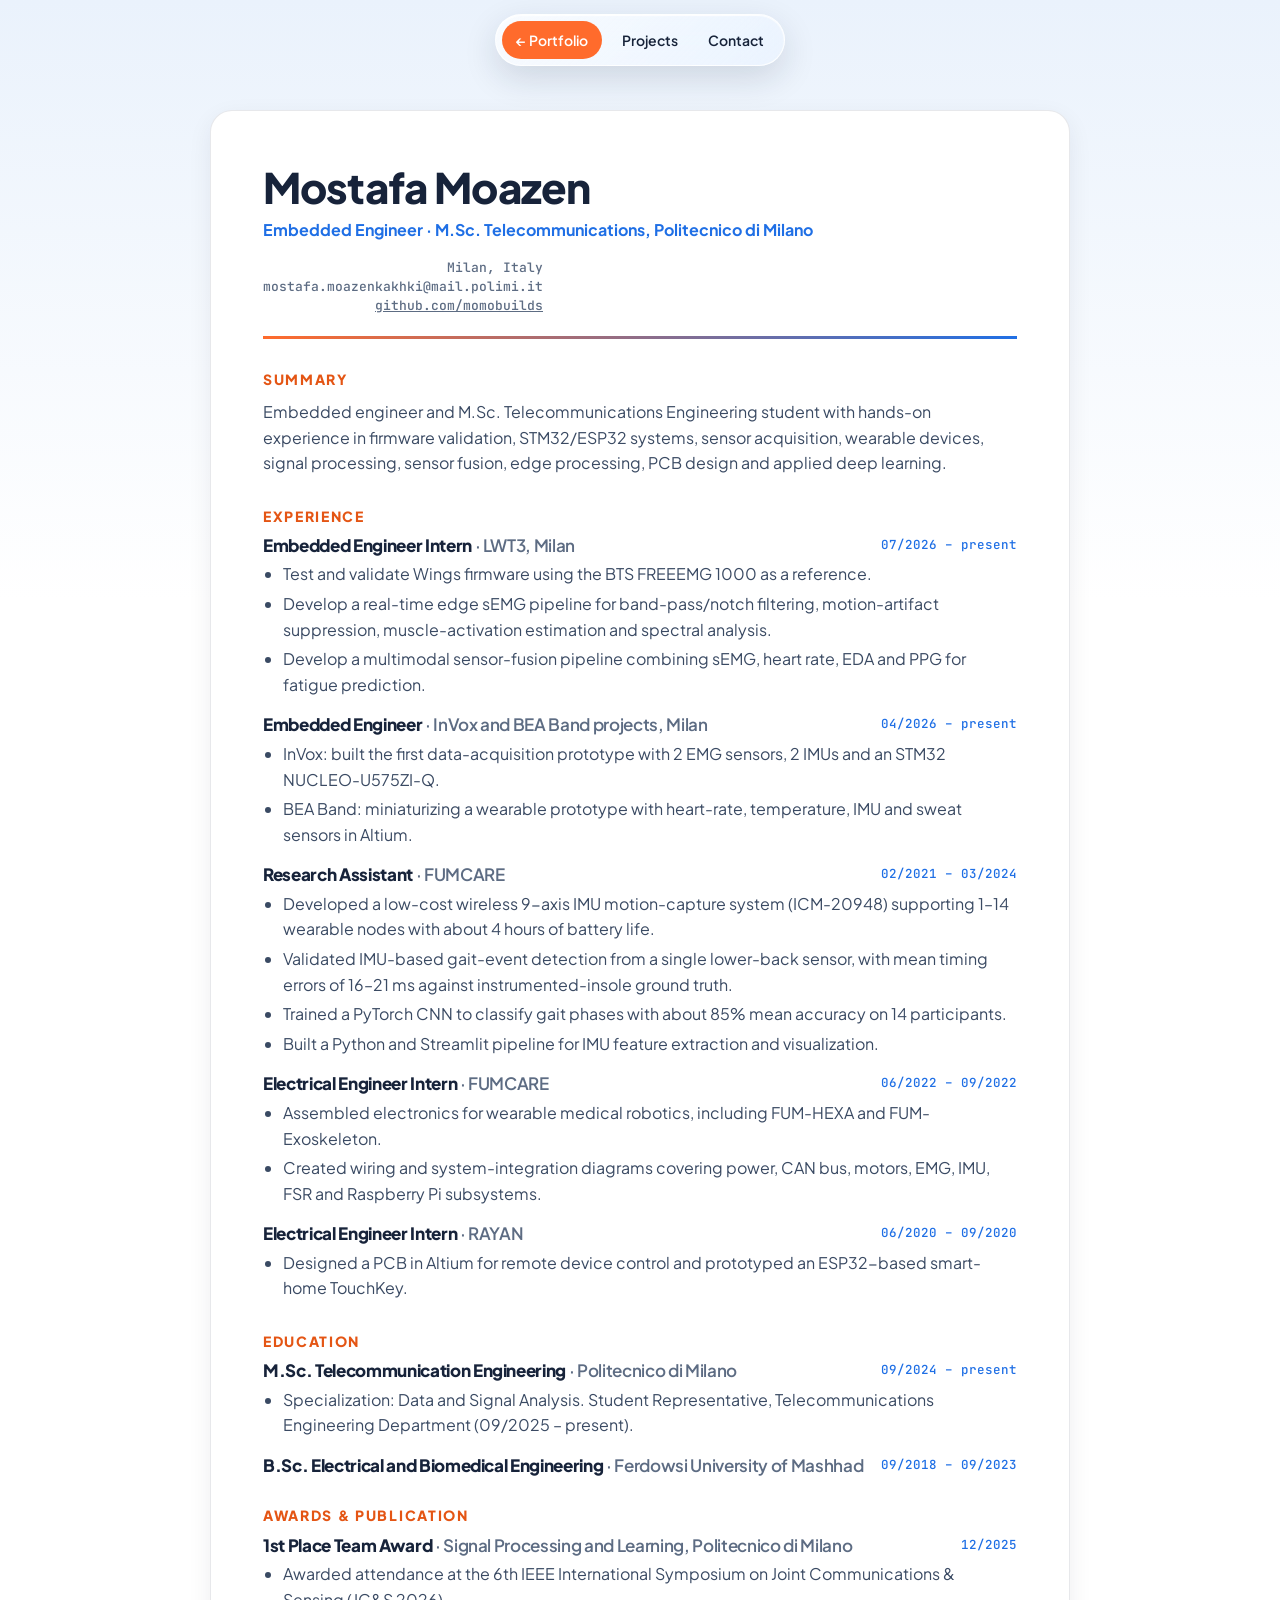
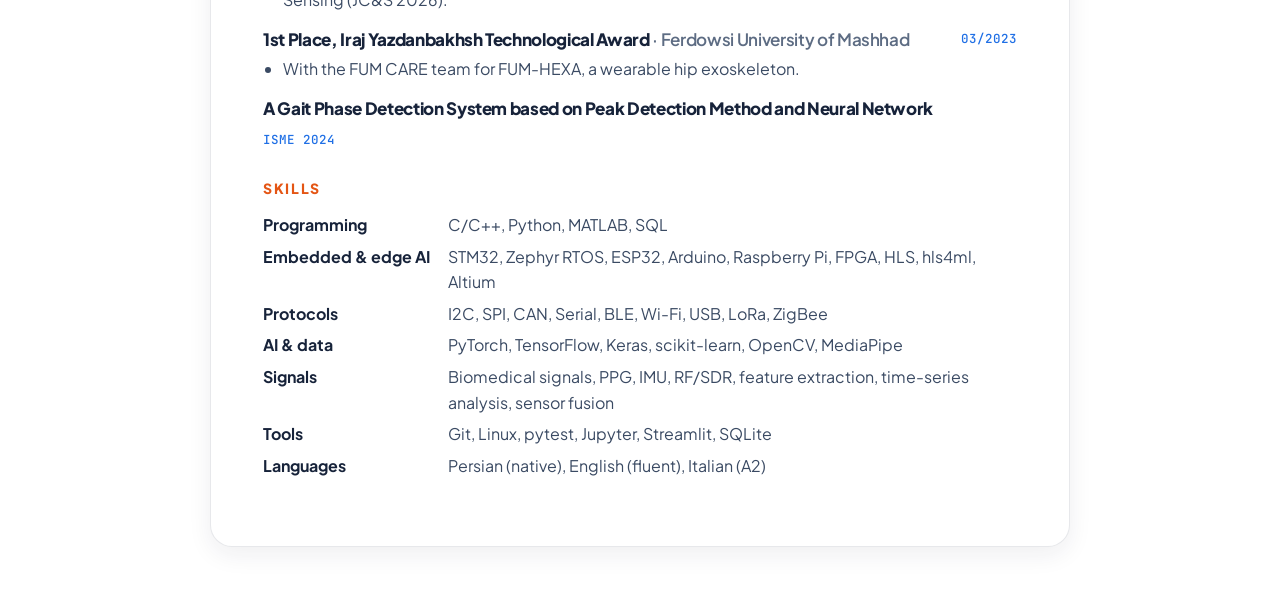
==== site/resume.html @ 643b704d "Redesign portfolio after a multi-section showcase layout Glass pill navbar, full-screen hero with ty" ====
<!doctype html>
<html lang="en">
<head>
<meta charset="utf-8">
<meta name="viewport" content="width=device-width,initial-scale=1">
<title>Resume | Mostafa Moazen</title>
<meta name="description" content="Resume of Mostafa Moazen, embedded engineer and M.Sc. Telecommunications student at Politecnico di Milano.">
<link rel="icon" href="data:image/svg+xml,%3Csvg xmlns='http://www.w3.org/2000/svg' viewBox='0 0 32 32'%3E%3Crect width='32' height='32' rx='8' fill='%23ff6b2c'/%3E%3Cpath d='M5 17h5l3-8 4 15 3-9 2 2h5' fill='none' stroke='white' stroke-width='2.6' stroke-linecap='round' stroke-linejoin='round'/%3E%3C/svg%3E">
<link rel="preconnect" href="https://fonts.googleapis.com">
<link rel="preconnect" href="https://fonts.gstatic.com" crossorigin>
<link rel="stylesheet" href="https://fonts.googleapis.com/css2?family=Plus+Jakarta+Sans:wght@400;500;600;700;800&family=JetBrains+Mono:wght@500&display=swap">
<link rel="stylesheet" href="style.css">
<style>
  .resume { max-width: 860px; margin: 110px auto 60px; background: #fff; border: 1px solid var(--line); border-radius: 22px; box-shadow: var(--shadow); padding: clamp(22px, 5vw, 52px); }
  .resume header { display: flex; justify-content: space-between; gap: 16px; flex-wrap: wrap; align-items: end; padding-bottom: 22px; border-bottom: 3px solid; border-image: linear-gradient(90deg, var(--orange), var(--blue)) 1; }
  .resume h1 { font-size: clamp(30px, 5vw, 42px); font-weight: 800; }
  .resume .role { margin: 6px 0 0; color: var(--blue); font-weight: 700; }
  .resume .contact { font: 500 13px var(--mono); color: var(--muted); text-align: right; display: grid; gap: 2px; }
  .resume h2 { font-size: 14px; font-weight: 800; letter-spacing: .12em; text-transform: uppercase; color: var(--orange-dark); margin: 32px 0 12px; }
  .resume p { margin: 0; color: var(--ink-2); }
  .entry { margin-bottom: 18px; }
  .entry .top { display: flex; justify-content: space-between; gap: 12px; flex-wrap: wrap; }
  .entry h3 { font-size: 17px; font-weight: 800; }
  .entry .org { color: var(--muted); font-weight: 600; }
  .entry .date { font: 500 12.5px var(--mono); color: var(--blue); white-space: nowrap; }
  .entry ul { margin: 6px 0 0; padding-left: 20px; color: var(--ink-2); display: grid; gap: 4px; }
  .skills-table { display: grid; grid-template-columns: max-content 1fr; gap: 6px 18px; }
  .skills-table dt { font-weight: 700; }
  .skills-table dd { margin: 0; color: var(--ink-2); }
  @media (max-width: 560px) { .skills-table { grid-template-columns: 1fr; } .skills-table dd { margin-bottom: 8px; } .resume .contact { text-align: left; } }
  .page-wrap { padding-left: max(16px, env(safe-area-inset-left, 0px)); padding-right: max(16px, env(safe-area-inset-right, 0px)); background: linear-gradient(180deg, #eaf2fc, #fff 600px); min-height: 100vh; overflow: hidden; }
</style>
</head>
<body>
<header class="site-header">
  <nav class="navbar" aria-label="Primary">
    <a class="nav-pill" href="index.html">← Portfolio</a>
    <div class="nav-links"><a href="index.html#projects">Projects</a><a href="index.html#contact">Contact</a></div>
  </nav>
</header>

<div class="page-wrap">
<main class="resume">
  <header>
    <div>
      <h1>Mostafa Moazen</h1>
      <p class="role">Embedded Engineer · M.Sc. Telecommunications, Politecnico di Milano</p>
    </div>
    <div class="contact">
      <span>Milan, Italy</span>
      <span>mostafa.moazenkakhki@mail.polimi.it</span>
      <a href="https://github.com/momobuilds">github.com/momobuilds</a>
    </div>
  </header>

  <h2>Summary</h2>
  <p>Embedded engineer and M.Sc. Telecommunications Engineering student with hands-on experience in firmware validation, STM32/ESP32 systems, sensor acquisition, wearable devices, signal processing, sensor fusion, edge processing, PCB design and applied deep learning.</p>

  <h2>Experience</h2>
  <div class="entry">
    <div class="top"><h3>Embedded Engineer Intern <span class="org">· LWT3, Milan</span></h3><span class="date">07/2026 – present</span></div>
    <ul>
      <li>Test and validate Wings firmware using the BTS FREEEMG 1000 as a reference.</li>
      <li>Develop a real-time edge sEMG pipeline for band-pass/notch filtering, motion-artifact suppression, muscle-activation estimation and spectral analysis.</li>
      <li>Develop a multimodal sensor-fusion pipeline combining sEMG, heart rate, EDA and PPG for fatigue prediction.</li>
    </ul>
  </div>
  <div class="entry">
    <div class="top"><h3>Embedded Engineer <span class="org">· InVox and BEA Band projects, Milan</span></h3><span class="date">04/2026 – present</span></div>
    <ul>
      <li>InVox: built the first data-acquisition prototype with 2 EMG sensors, 2 IMUs and an STM32 NUCLEO-U575ZI-Q.</li>
      <li>BEA Band: miniaturizing a wearable prototype with heart-rate, temperature, IMU and sweat sensors in Altium.</li>
    </ul>
  </div>
  <div class="entry">
    <div class="top"><h3>Research Assistant <span class="org">· FUMCARE</span></h3><span class="date">02/2021 – 03/2024</span></div>
    <ul>
      <li>Developed a low-cost wireless 9-axis IMU motion-capture system (ICM-20948) supporting 1–14 wearable nodes with about 4 hours of battery life.</li>
      <li>Validated IMU-based gait-event detection from a single lower-back sensor, with mean timing errors of 16–21 ms against instrumented-insole ground truth.</li>
      <li>Trained a PyTorch CNN to classify gait phases with about 85% mean accuracy on 14 participants.</li>
      <li>Built a Python and Streamlit pipeline for IMU feature extraction and visualization.</li>
    </ul>
  </div>
  <div class="entry">
    <div class="top"><h3>Electrical Engineer Intern <span class="org">· FUMCARE</span></h3><span class="date">06/2022 – 09/2022</span></div>
    <ul>
      <li>Assembled electronics for wearable medical robotics, including FUM-HEXA and FUM-Exoskeleton.</li>
      <li>Created wiring and system-integration diagrams covering power, CAN bus, motors, EMG, IMU, FSR and Raspberry Pi subsystems.</li>
    </ul>
  </div>
  <div class="entry">
    <div class="top"><h3>Electrical Engineer Intern <span class="org">· RAYAN</span></h3><span class="date">06/2020 – 09/2020</span></div>
    <ul>
      <li>Designed a PCB in Altium for remote device control and prototyped an ESP32-based smart-home TouchKey.</li>
    </ul>
  </div>

  <h2>Education</h2>
  <div class="entry">
    <div class="top"><h3>M.Sc. Telecommunication Engineering <span class="org">· Politecnico di Milano</span></h3><span class="date">09/2024 – present</span></div>
    <ul><li>Specialization: Data and Signal Analysis. Student Representative, Telecommunications Engineering Department (09/2025 – present).</li></ul>
  </div>
  <div class="entry">
    <div class="top"><h3>B.Sc. Electrical and Biomedical Engineering <span class="org">· Ferdowsi University of Mashhad</span></h3><span class="date">09/2018 – 09/2023</span></div>
  </div>

  <h2>Awards &amp; publication</h2>
  <div class="entry">
    <div class="top"><h3>1st Place Team Award <span class="org">· Signal Processing and Learning, Politecnico di Milano</span></h3><span class="date">12/2025</span></div>
    <ul><li>Awarded attendance at the 6th IEEE International Symposium on Joint Communications &amp; Sensing (JC&amp;S 2026).</li></ul>
  </div>
  <div class="entry">
    <div class="top"><h3>1st Place, Iraj Yazdanbakhsh Technological Award <span class="org">· Ferdowsi University of Mashhad</span></h3><span class="date">03/2023</span></div>
    <ul><li>With the FUM CARE team for FUM-HEXA, a wearable hip exoskeleton.</li></ul>
  </div>
  <div class="entry">
    <div class="top"><h3>A Gait Phase Detection System based on Peak Detection Method and Neural Network</h3><span class="date">ISME 2024</span></div>
  </div>

  <h2>Skills</h2>
  <dl class="skills-table">
    <dt>Programming</dt><dd>C/C++, Python, MATLAB, SQL</dd>
    <dt>Embedded &amp; edge AI</dt><dd>STM32, Zephyr RTOS, ESP32, Arduino, Raspberry Pi, FPGA, HLS, hls4ml, Altium</dd>
    <dt>Protocols</dt><dd>I2C, SPI, CAN, Serial, BLE, Wi-Fi, USB, LoRa, ZigBee</dd>
    <dt>AI &amp; data</dt><dd>PyTorch, TensorFlow, Keras, scikit-learn, OpenCV, MediaPipe</dd>
    <dt>Signals</dt><dd>Biomedical signals, PPG, IMU, RF/SDR, feature extraction, time-series analysis, sensor fusion</dd>
    <dt>Tools</dt><dd>Git, Linux, pytest, Jupyter, Streamlit, SQLite</dd>
    <dt>Languages</dt><dd>Persian (native), English (fluent), Italian (A2)</dd>
  </dl>
</main>
</div>
</body>
</html>
---- site/style.css ----
/* Light, airy single theme. Floating glass navbar, full-screen signal hero,
   media cards with detail modal, scattered sensor-icon wallpaper. */
:root {
  --bg: #ffffff;
  --surface: #f5f8fc;
  --tint: #eaf2fc;
  --ink: #17233a;
  --ink-2: #3a4a63;
  --muted: #5d6c83;
  --line: rgba(23, 35, 58, 0.1);
  --orange: #ff6b2c;
  --orange-dark: #e45514;
  --blue: #1f6fe5;
  --teal: #12a594;
  --shadow: 0 8px 24px rgba(23, 35, 58, 0.07);
  --shadow-hover: 0 18px 40px rgba(23, 35, 58, 0.14);
  --radius: 16px;
  --font: "Plus Jakarta Sans", "Helvetica Neue", Arial, sans-serif;
  --mono: "JetBrains Mono", ui-monospace, Menlo, Consolas, monospace;
  color-scheme: light;
}

* { box-sizing: border-box; }
html { scroll-behavior: smooth; scroll-padding-top: 90px; }
body {
  margin: 0;
  background: var(--bg);
  color: var(--ink);
  font-family: var(--font);
  font-size: 16px;
  line-height: 1.6;
  -webkit-font-smoothing: antialiased;
  overflow-x: hidden;
  position: relative;
}
img { max-width: 100%; display: block; }
[hidden] { display: none !important; }
a { color: inherit; }
h1, h2, h3 { margin: 0; line-height: 1.15; text-wrap: balance; letter-spacing: -0.02em; }
:focus-visible { outline: 3px solid var(--blue); outline-offset: 3px; border-radius: 6px; }
.container {
  max-width: 1160px;
  margin-inline: auto;
  padding-left: max(20px, env(safe-area-inset-left, 0px));
  padding-right: max(20px, env(safe-area-inset-right, 0px));
}
.center { display: flex; justify-content: center; margin-top: 36px; }

.skip-link { position: absolute; left: -9999px; top: 8px; z-index: 100; background: var(--ink); color: #fff; padding: 8px 14px; border-radius: 8px; }
.skip-link:focus { left: 12px; }

/* ---------- Wallpaper icons ---------- */
.wallpaper { position: absolute; inset: 0; overflow: hidden; pointer-events: none; z-index: 0; }
.wallpaper svg {
  position: absolute; width: 64px; height: 64px; opacity: 0.13;
  color: var(--blue); animation: spin 70s linear infinite;
}
.wallpaper svg:nth-child(3n) { color: var(--orange); }
.wallpaper svg:nth-child(3n+1) { color: var(--teal); }
@keyframes spin { to { transform: rotate(360deg); } }
main, .footer { position: relative; z-index: 1; }

/* ---------- Navbar ---------- */
.site-header {
  position: fixed; top: calc(14px + env(safe-area-inset-top, 0px)); left: 0; right: 0; z-index: 50;
  display: flex; justify-content: center;
  padding-left: max(12px, env(safe-area-inset-left, 0px));
  padding-right: max(12px, env(safe-area-inset-right, 0px));
  pointer-events: none;
}
.navbar {
  pointer-events: auto;
  display: flex; align-items: center; gap: 6px;
  padding: 6px;
  border-radius: 999px;
  background: linear-gradient(135deg, rgba(255,255,255,.72), rgba(236,244,255,.5));
  border: 1px solid rgba(255,255,255,.85);
  box-shadow: 0 12px 34px rgba(23,35,58,.14), inset 0 1px 1px rgba(255,255,255,.9);
  backdrop-filter: blur(18px) saturate(1.6);
  -webkit-backdrop-filter: blur(18px) saturate(1.6);
  max-width: 100%;
}
.nav-links { display: flex; gap: 2px; flex-wrap: nowrap; }
.navbar a {
  text-decoration: none; font-weight: 600; font-size: 14px; color: var(--ink);
  padding: 8px 14px; border-radius: 999px; white-space: nowrap;
  transition: background .2s;
}
.navbar a:hover { background: rgba(255,255,255,.75); }
.navbar .nav-pill { background: var(--orange); color: #fff; }
.navbar .nav-pill:hover { background: var(--orange-dark); }
@media (max-width: 760px) { .nav-links .desk { display: none; } }

/* ---------- Hero ---------- */
.hero {
  position: relative; min-height: min(100vh, 900px); min-height: min(100svh, 900px);
  display: flex; align-items: center; justify-content: center; text-align: center;
  padding: 120px max(20px, env(safe-area-inset-right, 0px)) 90px max(20px, env(safe-area-inset-left, 0px));
  background:
    radial-gradient(1100px 520px at 15% 10%, rgba(31,111,229,.16), transparent 60%),
    radial-gradient(900px 500px at 90% 20%, rgba(255,107,44,.14), transparent 60%),
    radial-gradient(900px 600px at 50% 110%, rgba(18,165,148,.14), transparent 60%),
    #f3f7fd;
  overflow: hidden;
}
#hero-canvas { position: absolute; inset: 0; width: 100%; height: 100%; }
.hero-content { position: relative; max-width: 860px; display: grid; gap: 18px; justify-items: center; }
.hero-kicker {
  margin: 0; font: 500 13px var(--mono); letter-spacing: .08em; text-transform: uppercase; color: var(--muted);
  background: rgba(255,255,255,.7); padding: 6px 14px; border-radius: 999px; border: 1px solid var(--line);
}
.hero-name { font-size: clamp(40px, 7vw, 78px); font-weight: 800; }
.hero-role { margin: 0; font-size: clamp(22px, 3.4vw, 34px); font-weight: 500; color: var(--ink-2); min-height: 1.4em; }
.hero-role strong { color: var(--orange); font-weight: 700; }
.caret { color: var(--orange); animation: blink 1s steps(1) infinite; }
@keyframes blink { 50% { opacity: 0; } }
.hero-summary { margin: 0; max-width: 60ch; font-size: clamp(16px, 1.9vw, 19px); color: var(--muted); }
.hero-actions { display: flex; gap: 12px; flex-wrap: wrap; justify-content: center; margin-top: 8px; }
.scroll-cue { position: absolute; bottom: 28px; left: 50%; transform: translateX(-50%); width: 26px; height: 42px; border: 2px solid var(--ink-2); border-radius: 14px; opacity: .55; }
.scroll-cue span { position: absolute; left: 50%; top: 8px; width: 4px; height: 8px; margin-left: -2px; border-radius: 2px; background: var(--ink-2); animation: cue 1.8s ease-in-out infinite; }
@keyframes cue { 0% { transform: translateY(0); opacity: 1; } 80% { transform: translateY(14px); opacity: 0; } 100% { opacity: 0; } }

/* ---------- Buttons ---------- */
.btn {
  display: inline-flex; align-items: center; justify-content: center; gap: 8px;
  padding: 12px 22px; border-radius: 999px; font: 700 15px var(--font);
  text-decoration: none; cursor: pointer; border: 1.5px solid transparent;
  transition: transform .2s, box-shadow .2s, background .2s;
}
.btn:hover { transform: translateY(-2px); }
.btn-primary { background: var(--orange); color: #fff; box-shadow: 0 8px 20px rgba(255,107,44,.3); }
.btn-primary:hover { background: var(--orange-dark); box-shadow: 0 12px 26px rgba(255,107,44,.38); }
.btn-ghost { background: rgba(255,255,255,.85); color: var(--ink); border-color: var(--line); }
.btn-ghost:hover { border-color: var(--blue); color: var(--blue); }
.btn-ghost:disabled { opacity: .4; cursor: default; transform: none; }
.btn-white { background: #fff; color: var(--blue); }

/* ---------- Sections ---------- */
.section { padding-block: 96px 8px; }
.section-head { margin-bottom: 36px; display: grid; gap: 8px; }
.section-head h2 { font-size: clamp(30px, 4.2vw, 44px); font-weight: 800; }
.section-head h2::after { content: ""; display: block; width: 56px; height: 5px; border-radius: 3px; margin-top: 14px; background: linear-gradient(90deg, var(--orange), var(--blue)); }
.section-sub { margin: 0; color: var(--blue); font-weight: 600; }
.section-lead { margin: 0; max-width: 68ch; color: var(--muted); font-size: 17px; }

/* Reveal on scroll: visible by default, animated only when JS is present */
.js .reveal { opacity: 0; transform: translateY(22px); transition: opacity .7s ease, transform .7s ease; }
.js .reveal.in { opacity: 1; transform: none; }

/* ---------- Showcase ---------- */
.showcase {
  display: grid; grid-template-columns: 1.15fr 1fr; gap: 0;
  background: var(--bg); border: 1px solid var(--line); border-radius: 22px;
  box-shadow: var(--shadow); overflow: hidden;
}
.showcase-media { position: relative; background: linear-gradient(160deg, #f4f8ff, #eef6f4); min-height: 340px; display: flex; flex-direction: column; }
#emg-canvas { flex: 1; width: 100%; min-height: 300px; display: block; }
.showcase-legend { display: flex; gap: 16px; flex-wrap: wrap; padding: 12px 18px 16px; font: 500 12px var(--mono); color: var(--muted); }
.showcase-legend i { display: inline-block; width: 16px; height: 3px; border-radius: 2px; margin-right: 6px; vertical-align: middle; }
.l-raw { background: #9fb0c6; } .l-filt { background: var(--blue); } .l-env { background: var(--orange); }
.showcase-copy { padding: 32px; display: grid; gap: 14px; align-content: start; min-width: 0; }
.showcase-copy h3 { font-size: 26px; font-weight: 800; }
.showcase-copy p { margin: 0; color: var(--muted); }
.pill { justify-self: start; font: 500 12px var(--mono); letter-spacing: .06em; text-transform: uppercase; color: var(--orange-dark); background: #fff1ea; padding: 5px 12px; border-radius: 999px; }
.impact { margin: 0; padding: 0; list-style: none; display: grid; gap: 10px; }
.impact li { position: relative; padding-left: 26px; color: var(--ink-2); }
.impact li::before { content: ""; position: absolute; left: 0; top: .55em; width: 12px; height: 12px; border-radius: 50%; background: var(--tint); border: 3px solid var(--blue); }
.tags { display: flex; flex-wrap: wrap; gap: 8px; }
.tags span { font: 500 12px var(--mono); color: var(--ink-2); background: var(--tint); padding: 4px 10px; border-radius: 6px; }
@media (max-width: 900px) { .showcase { grid-template-columns: 1fr; } .showcase-copy { padding: 24px; } }

.case-grid { display: grid; grid-template-columns: repeat(auto-fit, minmax(300px, 1fr)); gap: 22px; margin-top: 22px; }

/* ---------- Cards ---------- */
.card, .case-card, .project-card {
  display: flex; flex-direction: column; min-width: 0;
  background: var(--bg); border: 1px solid var(--line); border-radius: var(--radius);
  box-shadow: var(--shadow); overflow: hidden;
  transition: transform .25s ease, box-shadow .25s ease;
}
.card:hover, .case-card:hover, .project-card:hover { transform: translateY(-6px); box-shadow: var(--shadow-hover); }
.media { position: relative; aspect-ratio: 16 / 9; max-width: 100%; overflow: hidden; border-bottom: 1px solid var(--line); }
.media img { width: 100%; height: 100%; object-fit: cover; transition: transform .5s ease; }
.card:hover .media img, .project-card:hover .media img { transform: scale(1.05); }
.media-art { width: 100%; height: 100%; display: grid; place-items: center; }
.media-art svg { width: 34%; max-width: 110px; height: auto; color: #fff; filter: drop-shadow(0 6px 14px rgba(0,0,0,.15)); transition: transform .5s ease; }
.card:hover .media-art svg, .project-card:hover .media-art svg, .case-card:hover .media-art svg { transform: scale(1.1) rotate(-4deg); }
.g-blue { background: linear-gradient(135deg, #4c8ff0, #1f5fd0); }
.g-orange { background: linear-gradient(135deg, #ff9a5c, #f2551a); }
.g-teal { background: linear-gradient(135deg, #3cc7b4, #0e8c7e); }
.g-violet { background: linear-gradient(135deg, #8d7cf5, #5b48d6); }
.g-sky { background: linear-gradient(135deg, #5cc6f2, #2390d4); }
.g-rose { background: linear-gradient(135deg, #f77fa4, #d64474); }
.badge { position: absolute; top: 12px; left: 12px; font: 500 11px var(--mono); letter-spacing: .06em; text-transform: uppercase; background: rgba(255,255,255,.92); color: var(--ink); padding: 4px 10px; border-radius: 999px; box-shadow: 0 2px 8px rgba(0,0,0,.08); }
.body { padding: 18px 20px 20px; display: flex; flex-direction: column; gap: 8px; flex: 1; }
.meta { margin: 0; font-size: 12px; font-weight: 700; letter-spacing: .05em; text-transform: uppercase; color: var(--blue); }
.body h3 { font-size: 19px; font-weight: 800; }
.body .sub { margin: 0; font-weight: 600; color: var(--ink-2); font-size: 14px; }
.body p.desc { margin: 0; color: var(--muted); font-size: 15px; }
.body .result { font: 500 12.5px var(--mono); color: var(--teal); background: #e8f7f4; padding: 6px 10px; border-radius: 8px; align-self: flex-start; }
.body .actions { margin-top: auto; padding-top: 8px; display: flex; gap: 8px; flex-wrap: wrap; }
.link-btn {
  font: 700 13px var(--font); text-decoration: none; color: var(--ink);
  border: 1.5px solid var(--line); background: var(--surface); padding: 7px 14px; border-radius: 999px; cursor: pointer;
  transition: border-color .2s, color .2s;
}
.link-btn:hover { border-color: var(--orange); color: var(--orange-dark); }
.card { cursor: pointer; text-align: left; font: inherit; color: inherit; padding: 0; }
.card-grid { display: grid; grid-template-columns: repeat(auto-fill, minmax(250px, 1fr)); gap: 22px; }
.card-grid.two { grid-template-columns: repeat(auto-fill, minmax(320px, 1fr)); }
@media (max-width: 400px) { .card-grid, .card-grid.two, .case-grid { grid-template-columns: 1fr; } }

.project-grid { display: grid; grid-template-columns: repeat(auto-fill, minmax(320px, 1fr)); gap: 24px; }
@media (max-width: 400px) { .project-grid { grid-template-columns: 1fr; } }
.project-card[hidden] { display: none; }

/* ---------- Recognition ---------- */
.rec-grid { display: grid; grid-template-columns: repeat(auto-fit, minmax(280px, 1fr)); gap: 22px; }
.rec { display: grid; grid-template-columns: auto 1fr; gap: 16px; align-items: start; padding: 22px; border-radius: var(--radius); background: var(--surface); border: 1px solid var(--line); }
.rec .ic { width: 48px; height: 48px; border-radius: 14px; display: grid; place-items: center; color: #fff; }
.rec .ic svg { width: 26px; height: 26px; }
.rec h3 { font-size: 17px; font-weight: 800; margin-bottom: 4px; }
.rec p { margin: 0; color: var(--muted); font-size: 14.5px; }
.rec .when { font: 500 12px var(--mono); color: var(--blue); margin-bottom: 4px; display: block; }

/* ---------- Skills ---------- */
.skill-grid { display: grid; grid-template-columns: repeat(auto-fill, minmax(250px, 1fr)); gap: 22px; }
.skill { background: rgba(255,255,255,.9); border: 1px solid var(--line); border-radius: var(--radius); padding: 22px; box-shadow: var(--shadow); display: grid; gap: 10px; align-content: start; transition: transform .25s, box-shadow .25s; }
.skill:hover { transform: translateY(-4px); box-shadow: var(--shadow-hover); }
.skill .ic { width: 46px; height: 46px; border-radius: 12px; display: grid; place-items: center; color: #fff; }
.skill .ic svg { width: 24px; height: 24px; }
.skill h3 { font-size: 17px; font-weight: 800; }
.skill .chips { display: flex; flex-wrap: wrap; gap: 6px; }
.skill .chips span { font: 500 12px var(--mono); color: var(--ink-2); background: var(--surface); border: 1px solid var(--line); padding: 3px 9px; border-radius: 6px; }

/* ---------- Footer ---------- */
.footer { margin-top: 110px; background: linear-gradient(135deg, #1f6fe5 0%, #2f86e8 45%, #12a594 100%); color: #fff; }
.footer-inner { padding-block: 72px 36px; display: grid; gap: 18px; justify-items: center; text-align: center; }
.footer h2 { font-size: clamp(30px, 5vw, 52px); font-weight: 800; }
.footer p { margin: 0; max-width: 54ch; opacity: .9; }
.mail-row { display: flex; gap: 12px; align-items: center; flex-wrap: wrap; justify-content: center; margin-top: 6px; }
.mail { font: 500 clamp(15px, 2.4vw, 20px) var(--mono); background: rgba(255,255,255,.14); border: 1px solid rgba(255,255,255,.35); padding: 10px 16px; border-radius: 12px; user-select: all; word-break: break-all; }
.socials { display: flex; gap: 22px; flex-wrap: wrap; justify-content: center; }
.socials a { color: #fff; font-weight: 700; text-decoration: none; border-bottom: 2px solid rgba(255,255,255,.4); }
.socials a:hover { border-color: #fff; }
.copyright { font-size: 13px; opacity: .75 !important; margin-top: 18px !important; }

/* ---------- Modal ---------- */
.modal { position: fixed; inset: 0; z-index: 80; display: grid; place-items: center; padding: 20px; }
.modal-bg { position: absolute; inset: 0; background: rgba(23,35,58,.42); backdrop-filter: blur(6px); -webkit-backdrop-filter: blur(6px); animation: fade .25s ease; }
.modal-box { position: relative; width: min(760px, 100%); max-height: calc(100vh - 40px); overflow: auto; background: #fff; border-radius: 22px; box-shadow: 0 30px 80px rgba(23,35,58,.3); animation: pop .3s ease; }
.modal-media { aspect-ratio: 16 / 6; overflow: hidden; }
.modal-media img { width: 100%; height: 100%; object-fit: cover; }
.modal-media .media-art svg { width: 18%; }
.modal-body { padding: 26px 30px 26px; display: grid; gap: 10px; }
.modal-meta { margin: 0; font: 500 12px var(--mono); color: var(--blue); letter-spacing: .06em; text-transform: uppercase; }
.modal-body h3 { font-size: 26px; font-weight: 800; }
.modal-org { margin: 0; color: var(--ink-2); font-weight: 600; }
.modal-body ul { margin: 6px 0 0; padding-left: 20px; color: var(--muted); display: grid; gap: 6px; }
.modal-nav { display: flex; justify-content: space-between; align-items: center; gap: 10px; margin-top: 16px; padding-top: 16px; border-top: 1px solid var(--line); font: 500 13px var(--mono); color: var(--muted); }
.modal-x { position: absolute; top: 12px; right: 12px; z-index: 2; width: 38px; height: 38px; border-radius: 50%; border: 0; background: rgba(255,255,255,.92); font-size: 24px; line-height: 1; cursor: pointer; color: var(--ink); box-shadow: 0 2px 10px rgba(0,0,0,.12); }
body.modal-open { overflow: hidden; }
.modal-box:focus { outline: none; }
@keyframes fade { from { opacity: 0; } }
@keyframes pop { from { opacity: 0; transform: translateY(16px) scale(.98); } }
@media (max-width: 520px) { .modal-body { padding: 20px; } .modal-nav .btn { padding: 10px 14px; font-size: 13px; } }

@media (max-width: 480px) { .wallpaper { display: none; } }
@media (prefers-reduced-motion: reduce) {
  html { scroll-behavior: auto; }
  *, *::before, *::after { animation: none !important; transition: none !important; }
  .js .reveal { opacity: 1; transform: none; }
}
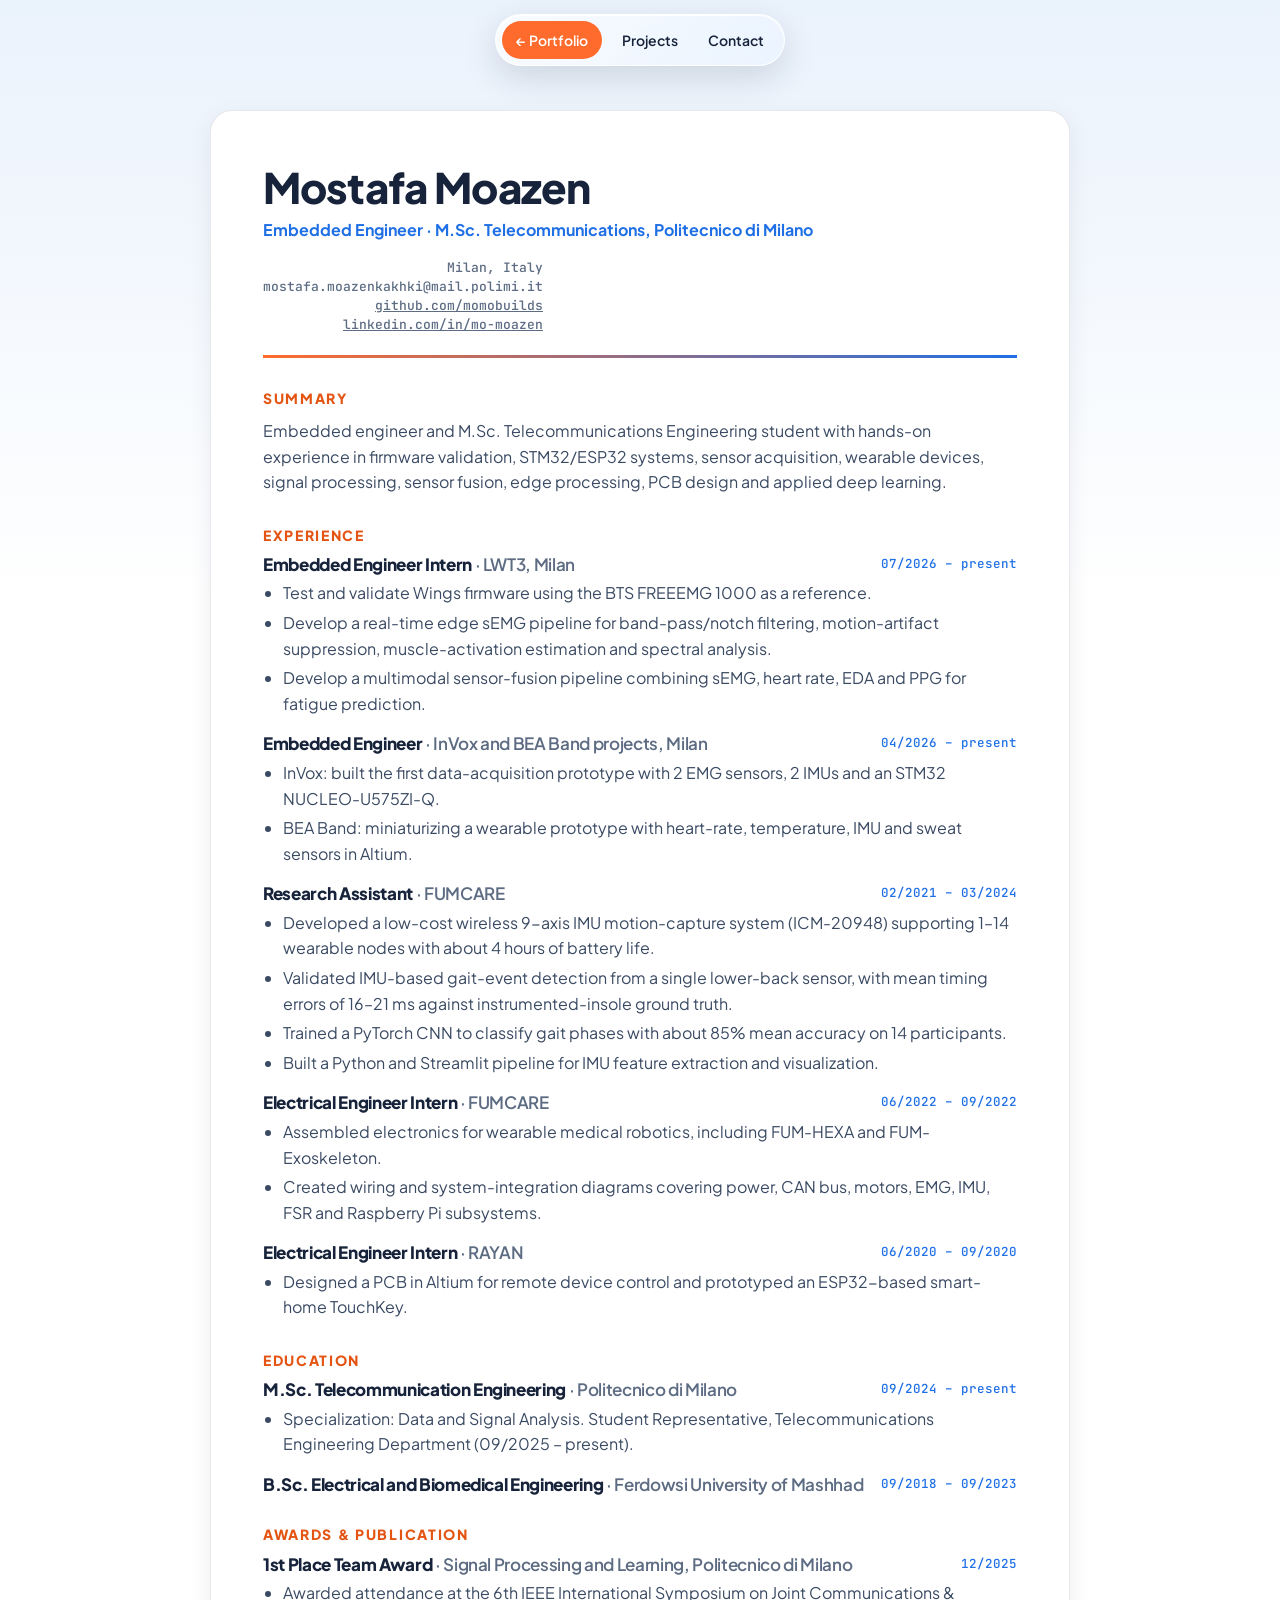
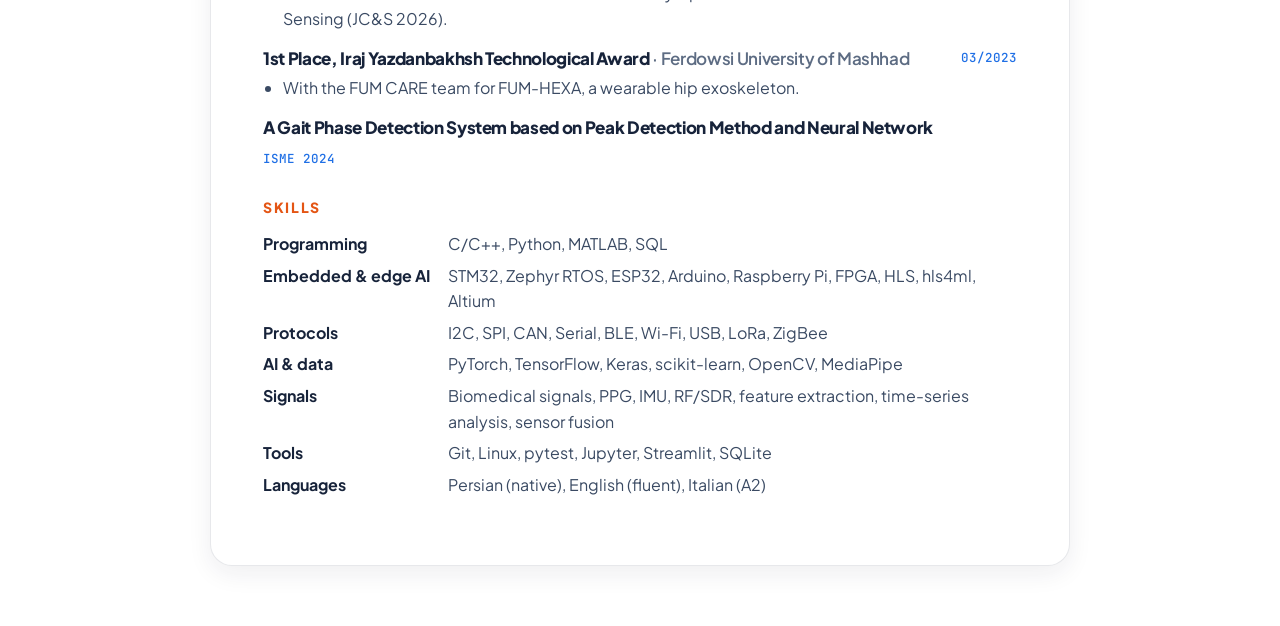
==== commit ae53439c: "Add project photos, IoMT heart-sound project and LinkedIn - PlutoSDR AoA card uses the real directio" ====
--- a/site/resume.html
+++ b/site/resume.html
@@ -50,6 +50,7 @@
       <span>Milan, Italy</span>
       <span>mostafa.moazenkakhki@mail.polimi.it</span>
       <a href="https://github.com/momobuilds">github.com/momobuilds</a>
+      <a href="https://www.linkedin.com/in/mo-moazen-46649220a/">linkedin.com/in/mo-moazen</a>
     </div>
   </header>
 
